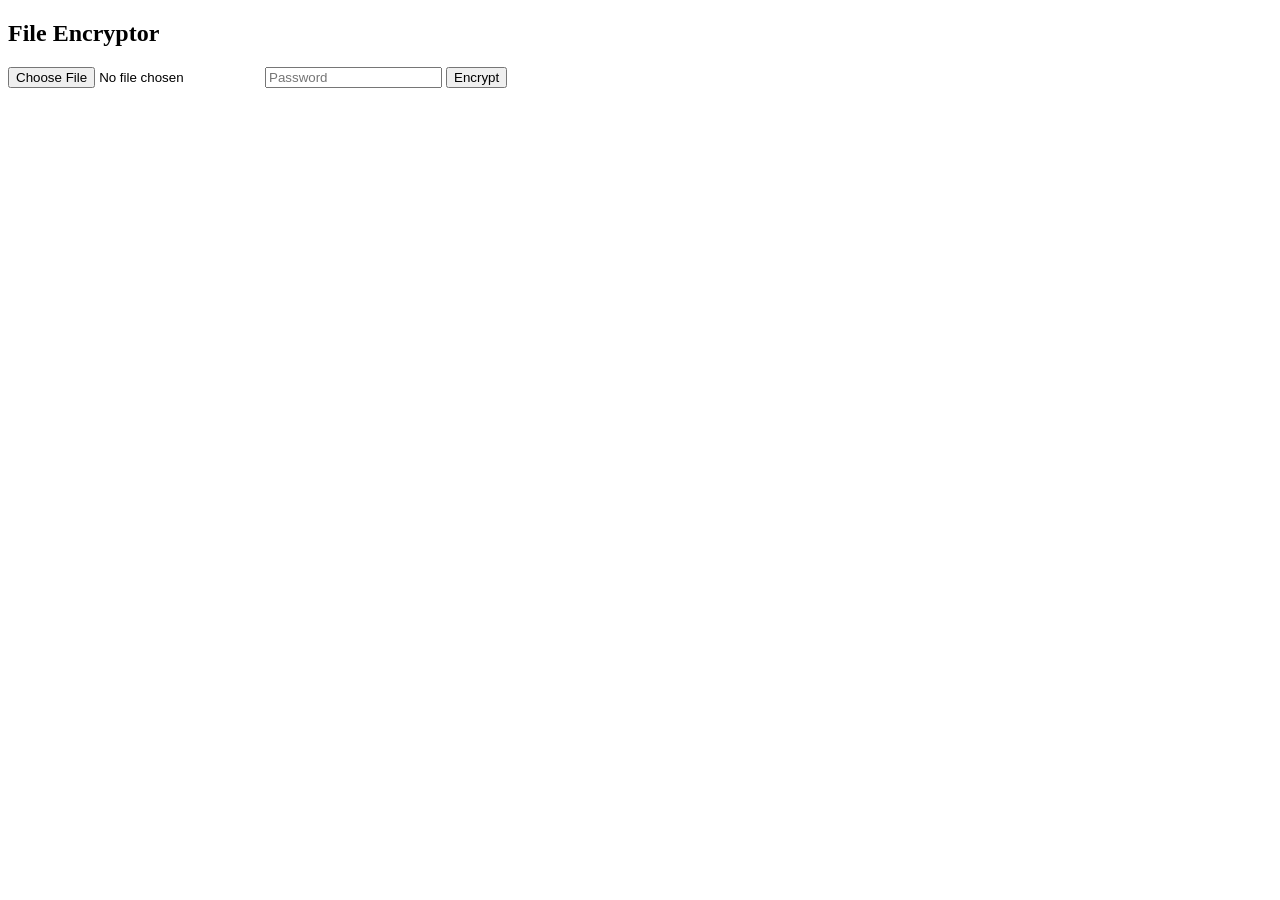
==== static/index.html @ 74eefed6 "first" ====
<!DOCTYPE html>
<html>
<head>
  <title>Rust File Encryptor</title>
</head>
<body>
  <h2>File Encryptor</h2>
  <form id="encryptForm">
    <input type="file" name="file" required />
    <input type="password" name="password" placeholder="Password" required />
    <button type="submit">Encrypt</button>
  </form>
  <div id="response"></div>

  <script>
    document.getElementById("encryptForm").addEventListener("submit", async function (e) {
      e.preventDefault();

      const formData = new FormData(this);
      const res = await fetch("/encrypt", {
        method: "POST",
        body: formData,
      });

      const text = await res.text();
      document.getElementById("response").innerHTML = text;
    });
  </script>
</body>
</html>
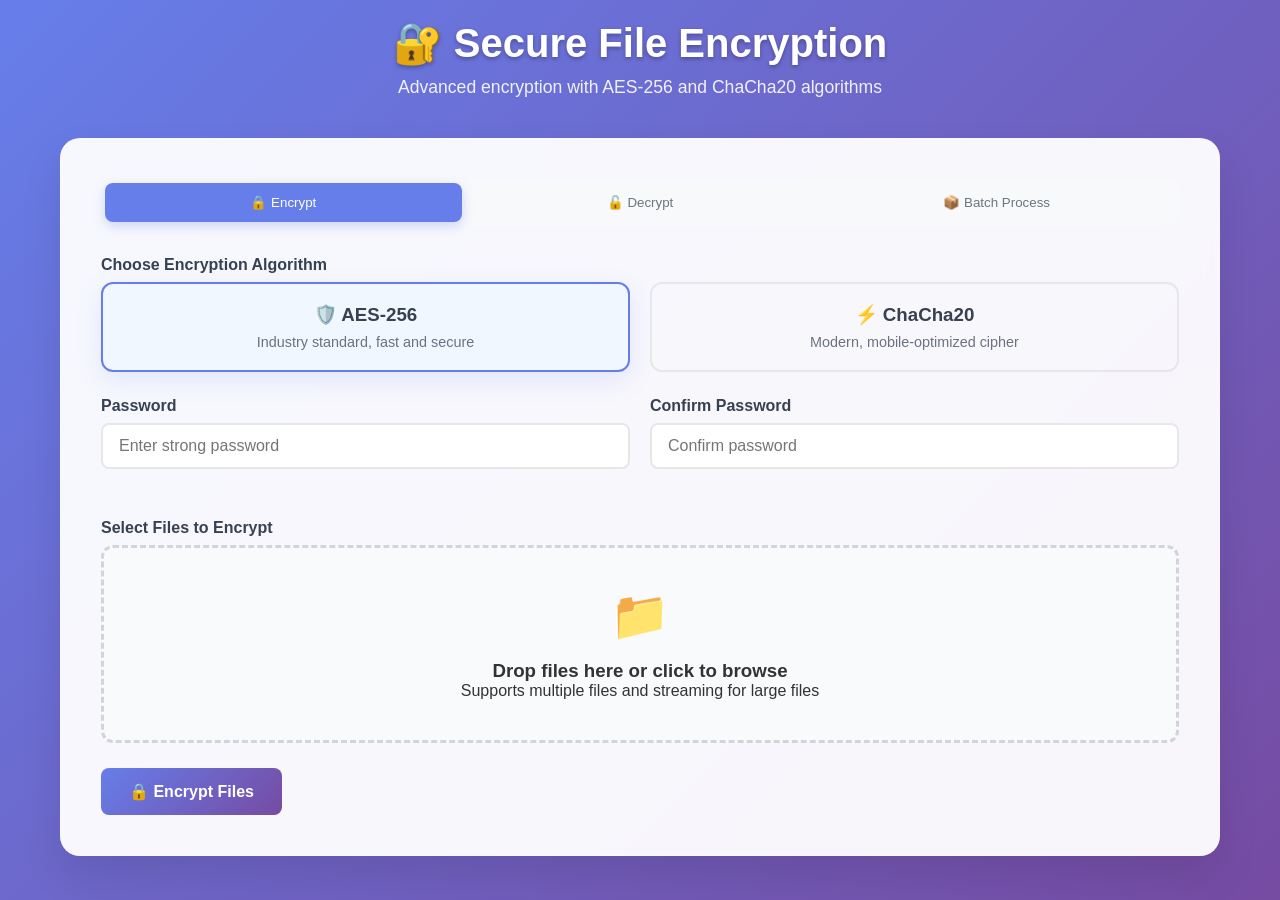
==== commit 2ce9f6f2: "css_js_added" ====
--- a/static/index.html
+++ b/static/index.html
@@ -1,30 +1,185 @@
 <!DOCTYPE html>
-<html>
+<html lang="en">
 <head>
-  <title>Rust File Encryptor</title>
+    <meta charset="UTF-8">
+    <meta name="viewport" content="width=device-width, initial-scale=1.0">
+    <title>Secure File Encryption Tool</title>
+    <link rel="stylesheet" href="/static/helper/index.css">
 </head>
 <body>
-  <h2>File Encryptor</h2>
-  <form id="encryptForm">
-    <input type="file" name="file" required />
-    <input type="password" name="password" placeholder="Password" required />
-    <button type="submit">Encrypt</button>
-  </form>
-  <div id="response"></div>
+    <div class="container">
+        <div class="header">
+            <h1>🔐 Secure File Encryption</h1>
+            <p>Advanced encryption with AES-256 and ChaCha20 algorithms</p>
+        </div>
 
-  <script>
-    document.getElementById("encryptForm").addEventListener("submit", async function (e) {
-      e.preventDefault();
+        <div class="main-card">
+            <div class="tabs">
+                <button class="tab active" data-tab="encrypt">🔒 Encrypt</button>
+                <button class="tab" data-tab="decrypt">🔓 Decrypt</button>
+                <button class="tab" data-tab="batch">📦 Batch Process</button>
+            </div>
 
-      const formData = new FormData(this);
-      const res = await fetch("/encrypt", {
-        method: "POST",
-        body: formData,
-      });
+            <!-- Encrypt Tab -->
+            <div class="tab-content active" id="encrypt">
+                <form id="encryptForm">
+                    <div class="form-group">
+                        <label>Choose Encryption Algorithm</label>
+                        <div class="crypto-options">
+                            <div class="crypto-card selected" data-algo="aes">
+                                <h3>🛡️ AES-256</h3>
+                                <p>Industry standard, fast and secure</p>
+                            </div>
+                            <div class="crypto-card" data-algo="chacha20">
+                                <h3>⚡ ChaCha20</h3>
+                                <p>Modern, mobile-optimized cipher</p>
+                            </div>
+                        </div>
+                    </div>
 
-      const text = await res.text();
-      document.getElementById("response").innerHTML = text;
-    });
-  </script>
+                    <div class="settings-grid">
+                        <div class="form-group">
+                            <label for="encryptPassword">Password</label>
+                            <input type="password" id="encryptPassword" class="form-control" placeholder="Enter strong password" required>
+                        </div>
+                        <div class="form-group">
+                            <label for="encryptConfirm">Confirm Password</label>
+                            <input type="password" id="encryptConfirm" class="form-control" placeholder="Confirm password" required>
+                        </div>
+                    </div>
+
+                    <div class="form-group">
+                        <label>Select Files to Encrypt</label>
+                        <div class="file-drop-zone" id="encryptDropZone">
+                            <input type="file" id="encryptFiles" multiple accept="*/*">
+                            <div class="drop-zone-content">
+                                <div class="drop-zone-icon">📁</div>
+                                <h3>Drop files here or click to browse</h3>
+                                <p>Supports multiple files and streaming for large files</p>
+                                <div class="streaming-indicator" style="display: none;">
+                                    <div class="streaming-dot"></div>
+                                    Streaming mode enabled for large files
+                                </div>
+                            </div>
+                        </div>
+                    </div>
+
+                    <div class="file-list" id="encryptFileList"></div>
+
+                    <button type="submit" class="btn" id="encryptBtn">
+                        🔒 Encrypt Files
+                    </button>
+
+                    <div class="progress-container" id="encryptProgress">
+                        <div class="progress-bar">
+                            <div class="progress-fill"></div>
+                        </div>
+                        <div class="progress-text">Processing files...</div>
+                    </div>
+                </form>
+            </div>
+
+            <!-- Decrypt Tab -->
+            <div class="tab-content" id="decrypt">
+                <form id="decryptForm">
+                    <div class="form-group">
+                        <label for="decryptPassword">Password</label>
+                        <input type="password" id="decryptPassword" class="form-control" placeholder="Enter decryption password" required>
+                    </div>
+
+                    <div class="form-group">
+                        <label>Select Encrypted Files</label>
+                        <div class="file-drop-zone" id="decryptDropZone">
+                            <input type="file" id="decryptFiles" multiple accept=".enc">
+                            <div class="drop-zone-content">
+                                <div class="drop-zone-icon">🔓</div>
+                                <h3>Drop encrypted files here or click to browse</h3>
+                                <p>Only .enc files will be processed</p>
+                            </div>
+                        </div>
+                    </div>
+
+                    <div class="file-list" id="decryptFileList"></div>
+
+                    <button type="submit" class="btn" id="decryptBtn">
+                        🔓 Decrypt Files
+                    </button>
+
+                    <div class="progress-container" id="decryptProgress">
+                        <div class="progress-bar">
+                            <div class="progress-fill"></div>
+                        </div>
+                        <div class="progress-text">Decrypting files...</div>
+                    </div>
+                </form>
+            </div>
+
+            <!-- Batch Process Tab -->
+            <div class="tab-content" id="batch">
+                <form id="batchForm">
+                    <div class="form-group">
+                        <label>Batch Operation</label>
+                        <div class="crypto-options">
+                            <div class="crypto-card selected" data-operation="encrypt">
+                                <h3>🔒 Batch Encrypt</h3>
+                                <p>Encrypt multiple files at once</p>
+                            </div>
+                            <div class="crypto-card" data-operation="decrypt">
+                                <h3>🔓 Batch Decrypt</h3>
+                                <p>Decrypt multiple files at once</p>
+                            </div>
+                        </div>
+                    </div>
+
+                    <div class="settings-grid">
+                        <div class="form-group">
+                            <label for="batchAlgorithm">Algorithm</label>
+                            <select id="batchAlgorithm" class="form-control">
+                                <option value="aes">AES-256</option>
+                                <option value="chacha20">ChaCha20</option>
+                            </select>
+                        </div>
+                        <div class="form-group">
+                            <label for="batchPassword">Password</label>
+                            <input type="password" id="batchPassword" class="form-control" placeholder="Enter password" required>
+                        </div>
+                    </div>
+
+                    <div class="form-group">
+                        <label>Select Files for Batch Processing</label>
+                        <div class="file-drop-zone" id="batchDropZone">
+                            <input type="file" id="batchFiles" multiple accept="*/*">
+                            <div class="drop-zone-content">
+                                <div class="drop-zone-icon">📦</div>
+                                <h3>Drop multiple files here</h3>
+                                <p>All files will be processed with the same settings</p>
+                            </div>
+                        </div>
+                    </div>
+
+                    <div class="file-list" id="batchFileList"></div>
+
+                    <button type="submit" class="btn" id="batchBtn">
+                        📦 Process Batch
+                    </button>
+
+                    <div class="progress-container" id="batchProgress">
+                        <div class="progress-bar">
+                            <div class="progress-fill"></div>
+                        </div>
+                        <div class="progress-text">Processing batch...</div>
+                    </div>
+                </form>
+            </div>
+
+            <div class="download-section" id="downloadSection" style="display: none;">
+                <h3>📥 Download Processed Files</h3>
+                <p>Your files have been processed successfully. Click to download:</p>
+                <div id="downloadLinks"></div>
+            </div>
+        </div>
+    </div>
+
+    <script src="/static/helper/app.js"></script>
 </body>
-</html>
+</html>
--- a/static/helper/index.css
+++ b/static/helper/index.css
@@ -0,0 +1,369 @@
+* {
+    margin: 0;
+    padding: 0;
+    box-sizing: border-box;
+}
+
+body {
+    font-family: 'Inter', -apple-system, BlinkMacSystemFont, 'Segoe UI', Roboto, sans-serif;
+    background: linear-gradient(135deg, #667eea 0%, #764ba2 100%);
+    min-height: 100vh;
+    color: #333;
+}
+
+.container {
+    max-width: 1200px;
+    margin: 0 auto;
+    padding: 20px;
+}
+
+.header {
+    text-align: center;
+    margin-bottom: 40px;
+    color: white;
+}
+
+.header h1 {
+    font-size: 2.5rem;
+    margin-bottom: 10px;
+    text-shadow: 0 2px 4px rgba(0,0,0,0.3);
+}
+
+.header p {
+    font-size: 1.1rem;
+    opacity: 0.9;
+}
+
+.main-card {
+    background: rgba(255, 255, 255, 0.95);
+    backdrop-filter: blur(10px);
+    border-radius: 20px;
+    padding: 40px;
+    box-shadow: 0 20px 40px rgba(0,0,0,0.1);
+    border: 1px solid rgba(255,255,255,0.2);
+}
+
+.tabs {
+    display: flex;
+    margin-bottom: 30px;
+    background: #f8f9fa;
+    border-radius: 12px;
+    padding: 4px;
+}
+
+.tab {
+    flex: 1;
+    padding: 12px 24px;
+    text-align: center;
+    background: transparent;
+    border: none;
+    border-radius: 8px;
+    cursor: pointer;
+    font-weight: 500;
+    transition: all 0.3s ease;
+    color: #6c757d;
+}
+
+.tab.active {
+    background: #667eea;
+    color: white;
+    box-shadow: 0 4px 12px rgba(102, 126, 234, 0.3);
+}
+
+.tab-content {
+    display: none;
+}
+
+.tab-content.active {
+    display: block;
+    animation: fadeIn 0.3s ease;
+}
+
+@keyframes fadeIn {
+    from { opacity: 0; transform: translateY(10px); }
+    to { opacity: 1; transform: translateY(0); }
+}
+
+.form-group {
+    margin-bottom: 25px;
+}
+
+.form-group label {
+    display: block;
+    margin-bottom: 8px;
+    font-weight: 600;
+    color: #374151;
+}
+
+.form-control {
+    width: 100%;
+    padding: 12px 16px;
+    border: 2px solid #e5e7eb;
+    border-radius: 8px;
+    font-size: 16px;
+    transition: border-color 0.3s ease;
+    background: white;
+}
+
+.form-control:focus {
+    outline: none;
+    border-color: #667eea;
+    box-shadow: 0 0 0 3px rgba(102, 126, 234, 0.1);
+}
+
+.file-drop-zone {
+    border: 3px dashed #d1d5db;
+    border-radius: 12px;
+    padding: 40px;
+    text-align: center;
+    cursor: pointer;
+    transition: all 0.3s ease;
+    background: #f9fafb;
+    position: relative;
+}
+
+.file-drop-zone:hover {
+    border-color: #667eea;
+    background: #f0f7ff;
+}
+
+.file-drop-zone.dragover {
+    border-color: #667eea;
+    background: #e0f2fe;
+    transform: scale(1.02);
+}
+
+.file-drop-zone input[type="file"] {
+    position: absolute;
+    top: 0;
+    left: 0;
+    width: 100%;
+    height: 100%;
+    opacity: 0;
+    cursor: pointer;
+}
+
+.drop-zone-content {
+    pointer-events: none;
+}
+
+.drop-zone-icon {
+    font-size: 3rem;
+    color: #9ca3af;
+    margin-bottom: 16px;
+}
+
+.crypto-options {
+    display: grid;
+    grid-template-columns: 1fr 1fr;
+    gap: 20px;
+    margin-bottom: 25px;
+}
+
+.crypto-card {
+    border: 2px solid #e5e7eb;
+    border-radius: 12px;
+    padding: 20px;
+    cursor: pointer;
+    transition: all 0.3s ease;
+    text-align: center;
+}
+
+.crypto-card:hover {
+    border-color: #667eea;
+    transform: translateY(-2px);
+    box-shadow: 0 8px 24px rgba(102, 126, 234, 0.15);
+}
+
+.crypto-card.selected {
+    border-color: #667eea;
+    background: #f0f7ff;
+    box-shadow: 0 8px 24px rgba(102, 126, 234, 0.15);
+}
+
+.crypto-card h3 {
+    color: #374151;
+    margin-bottom: 8px;
+}
+
+.crypto-card p {
+    color: #6b7280;
+    font-size: 0.9rem;
+}
+
+.btn {
+    background: linear-gradient(135deg, #667eea 0%, #764ba2 100%);
+    color: white;
+    border: none;
+    padding: 14px 28px;
+    border-radius: 8px;
+    font-size: 16px;
+    font-weight: 600;
+    cursor: pointer;
+    transition: all 0.3s ease;
+    position: relative;
+    overflow: hidden;
+}
+
+.btn:hover {
+    transform: translateY(-2px);
+    box-shadow: 0 8px 24px rgba(102, 126, 234, 0.3);
+}
+
+.btn:disabled {
+    opacity: 0.6;
+    cursor: not-allowed;
+    transform: none;
+}
+
+.btn.processing {
+    background: #6b7280;
+}
+
+.progress-container {
+    margin-top: 20px;
+    display: none;
+}
+
+.progress-bar {
+    width: 100%;
+    height: 8px;
+    background: #e5e7eb;
+    border-radius: 4px;
+    overflow: hidden;
+    margin-bottom: 10px;
+}
+
+.progress-fill {
+    height: 100%;
+    background: linear-gradient(90deg, #667eea, #764ba2);
+    width: 0%;
+    transition: width 0.3s ease;
+    border-radius: 4px;
+}
+
+.progress-text {
+    text-align: center;
+    color: #6b7280;
+    font-size: 0.9rem;
+}
+
+.file-list {
+    margin-top: 20px;
+}
+
+.file-item {
+    display: flex;
+    align-items: center;
+    justify-content: space-between;
+    padding: 12px 16px;
+    background: #f8f9fa;
+    border-radius: 8px;
+    margin-bottom: 8px;
+    border-left: 4px solid #667eea;
+}
+
+.file-info {
+    flex: 1;
+}
+
+.file-name {
+    font-weight: 500;
+    color: #374151;
+}
+
+.file-size {
+    font-size: 0.85rem;
+    color: #6b7280;
+}
+
+.file-status {
+    padding: 4px 12px;
+    border-radius: 20px;
+    font-size: 0.8rem;
+    font-weight: 500;
+}
+
+.status-pending {
+    background: #fef3c7;
+    color: #92400e;
+}
+
+.status-processing {
+    background: #dbeafe;
+    color: #1e40af;
+}
+
+.status-complete {
+    background: #d1fae5;
+    color: #065f46;
+}
+
+.status-error {
+    background: #fee2e2;
+    color: #991b1b;
+}
+
+.download-section {
+    margin-top: 30px;
+    padding: 20px;
+    background: #f0f7ff;
+    border-radius: 12px;
+    border: 1px solid #e0f2fe;
+}
+
+.download-btn {
+    background: #10b981;
+    margin-right: 10px;
+    margin-bottom: 10px;
+}
+
+.download-btn:hover {
+    background: #059669;
+}
+
+.settings-grid {
+    display: grid;
+    grid-template-columns: 1fr 1fr;
+    gap: 20px;
+    margin-bottom: 25px;
+}
+
+.streaming-indicator {
+    display: inline-flex;
+    align-items: center;
+    gap: 8px;
+    padding: 8px 16px;
+    background: #e0f2fe;
+    border-radius: 20px;
+    font-size: 0.9rem;
+    color: #0369a1;
+    margin-top: 10px;
+}
+
+.streaming-dot {
+    width: 8px;
+    height: 8px;
+    background: #0369a1;
+    border-radius: 50%;
+    animation: pulse 1.5s infinite;
+}
+
+@keyframes pulse {
+    0%, 100% { opacity: 1; }
+    50% { opacity: 0.5; }
+}
+
+@media (max-width: 768px) {
+    .crypto-options {
+        grid-template-columns: 1fr;
+    }
+    
+    .settings-grid {
+        grid-template-columns: 1fr;
+    }
+    
+    .main-card {
+        padding: 20px;
+    }
+}
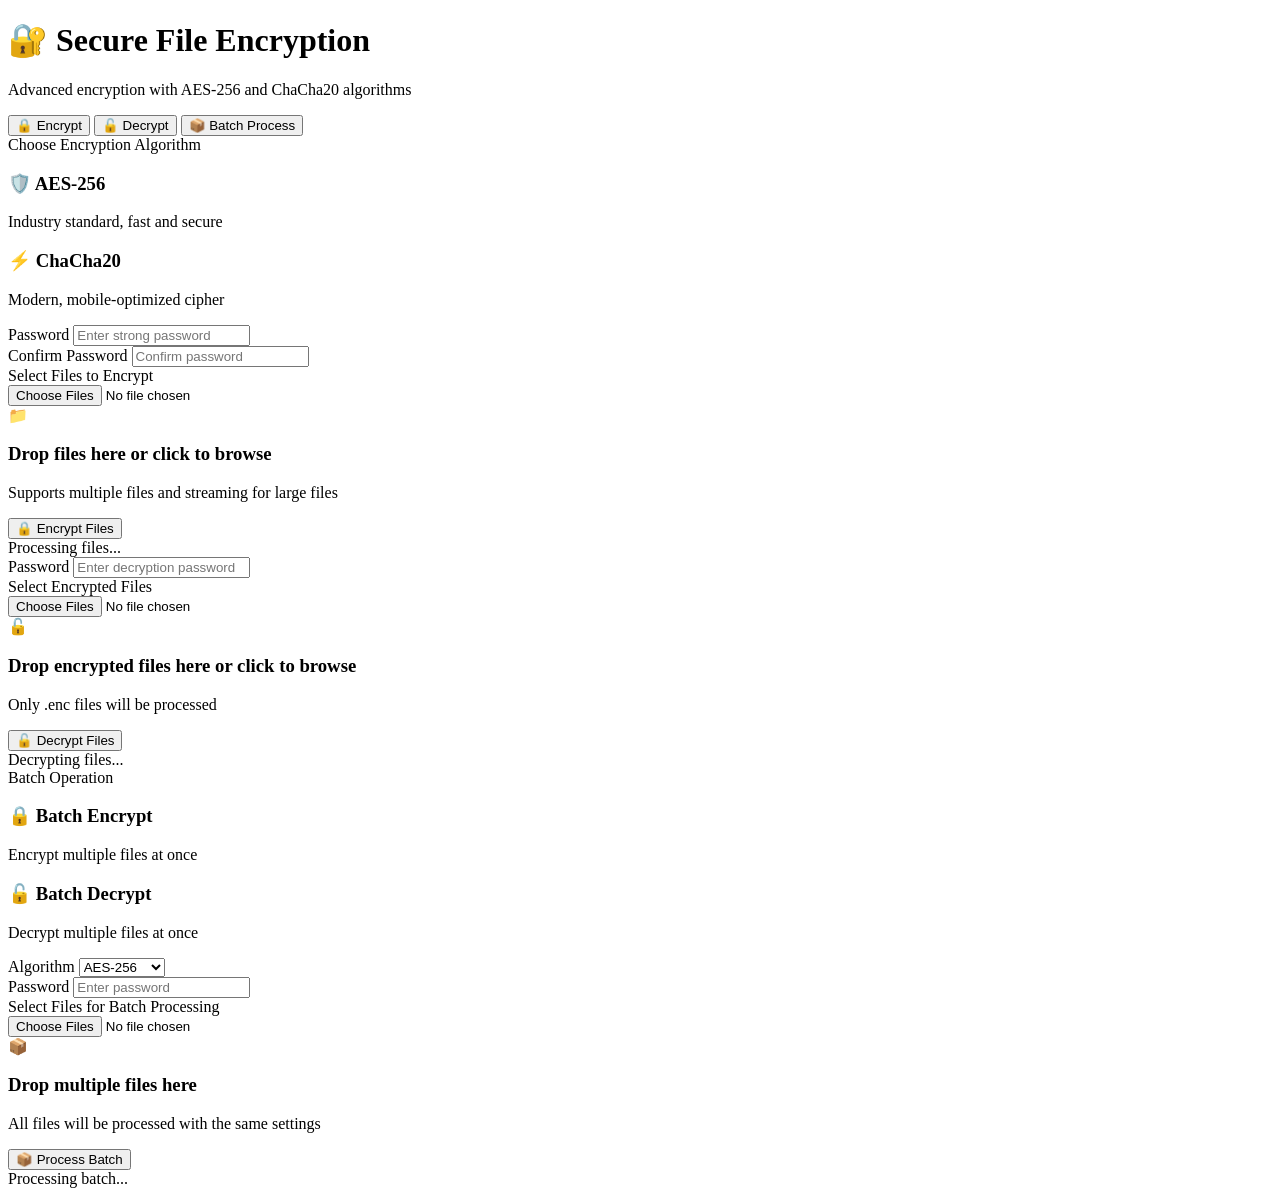
==== commit cf768d73: "multiple_file_done" ====
--- a/static/index.html
+++ b/static/index.html
@@ -4,7 +4,7 @@
     <meta charset="UTF-8">
     <meta name="viewport" content="width=device-width, initial-scale=1.0">
     <title>Secure File Encryption Tool</title>
-    <link rel="stylesheet" href="/static/helper/index.css">
+    <link rel="stylesheet" href="/helper/index.css">
 </head>
 <body>
     <div class="container">
@@ -26,11 +26,11 @@
                     <div class="form-group">
                         <label>Choose Encryption Algorithm</label>
                         <div class="crypto-options">
-                            <div class="crypto-card selected" data-algo="aes">
+                            <div class="crypto-card selected" data-algo="AES256">
                                 <h3>🛡️ AES-256</h3>
                                 <p>Industry standard, fast and secure</p>
                             </div>
-                            <div class="crypto-card" data-algo="chacha20">
+                            <div class="crypto-card" data-algo="ChaCha20">
                                 <h3>⚡ ChaCha20</h3>
                                 <p>Modern, mobile-optimized cipher</p>
                             </div>
@@ -135,8 +135,8 @@
                         <div class="form-group">
                             <label for="batchAlgorithm">Algorithm</label>
                             <select id="batchAlgorithm" class="form-control">
-                                <option value="aes">AES-256</option>
-                                <option value="chacha20">ChaCha20</option>
+                                <option value="AES256">AES-256</option>
+                                <option value="ChaCha20">ChaCha20</option>
                             </select>
                         </div>
                         <div class="form-group">
@@ -180,6 +180,6 @@
         </div>
     </div>
 
-    <script src="/static/helper/app.js"></script>
+    <script src="/helper/app.js"></script>
 </body>
 </html>
